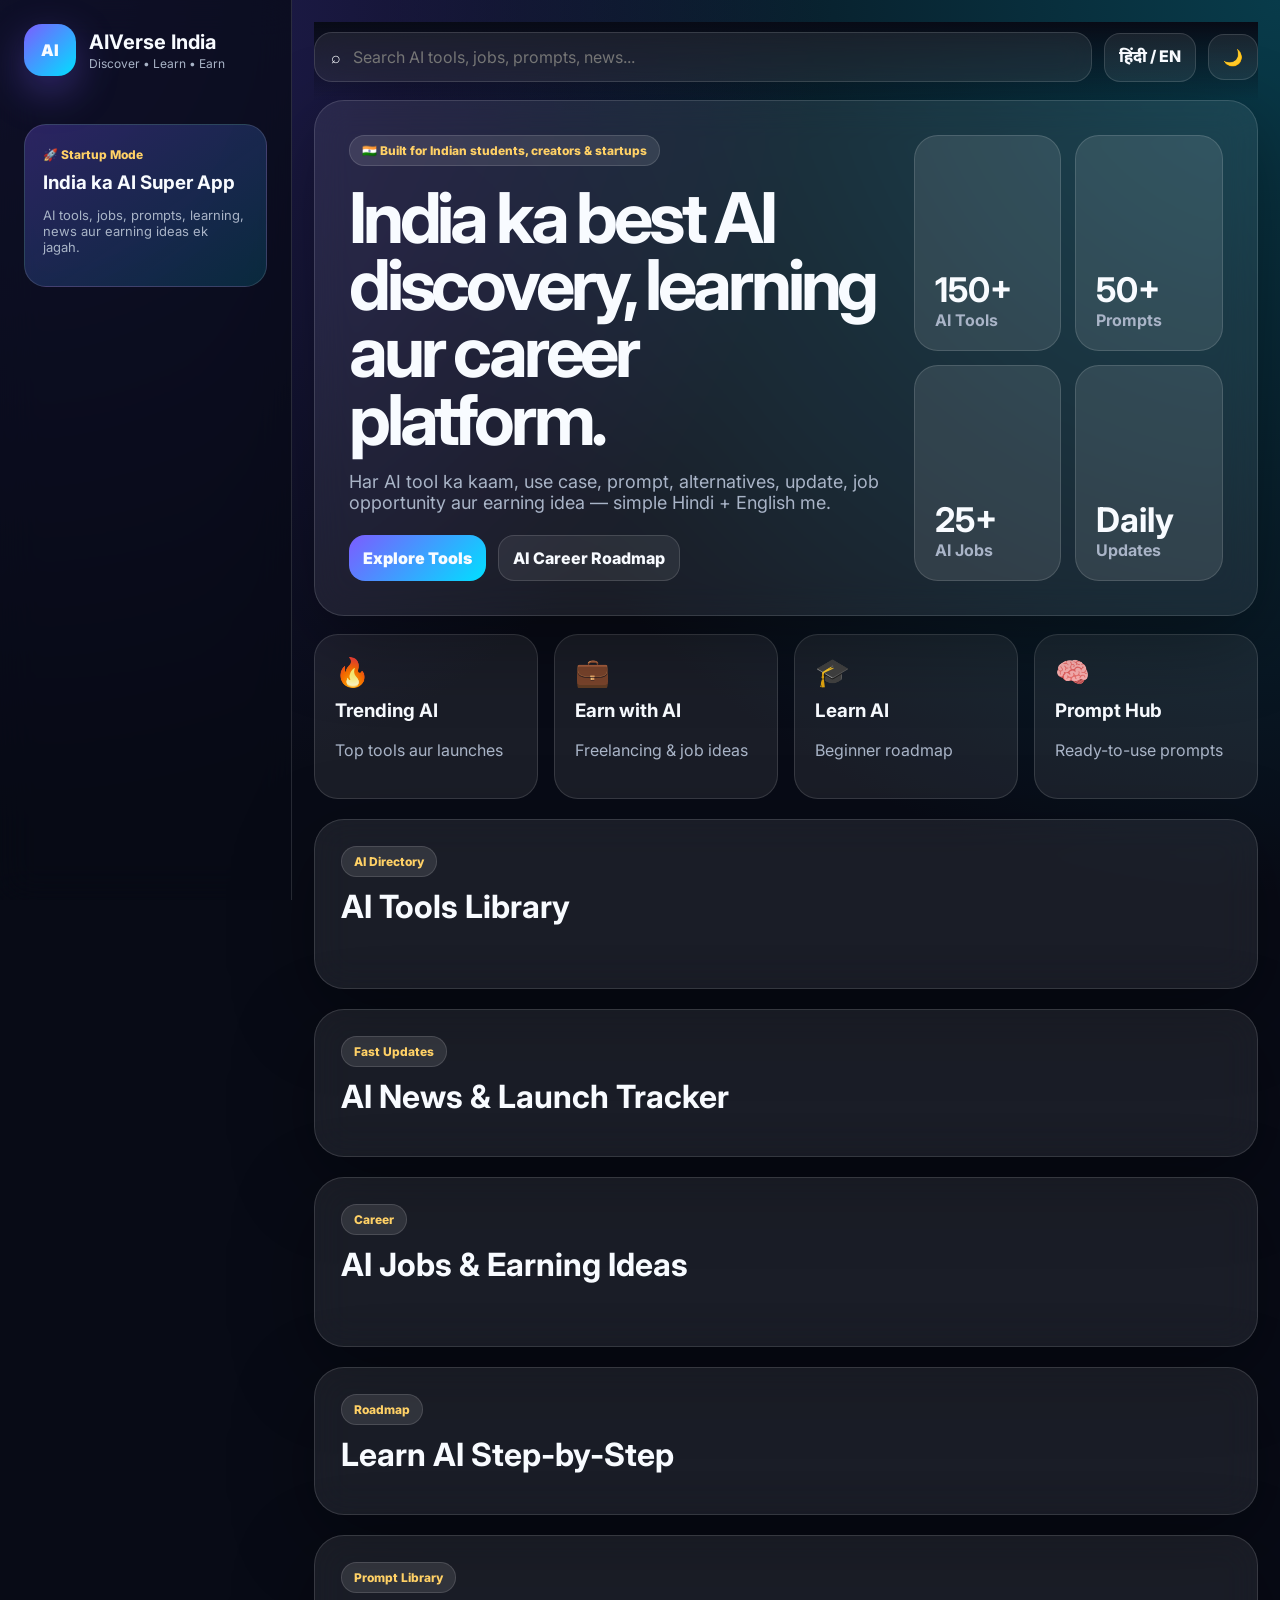
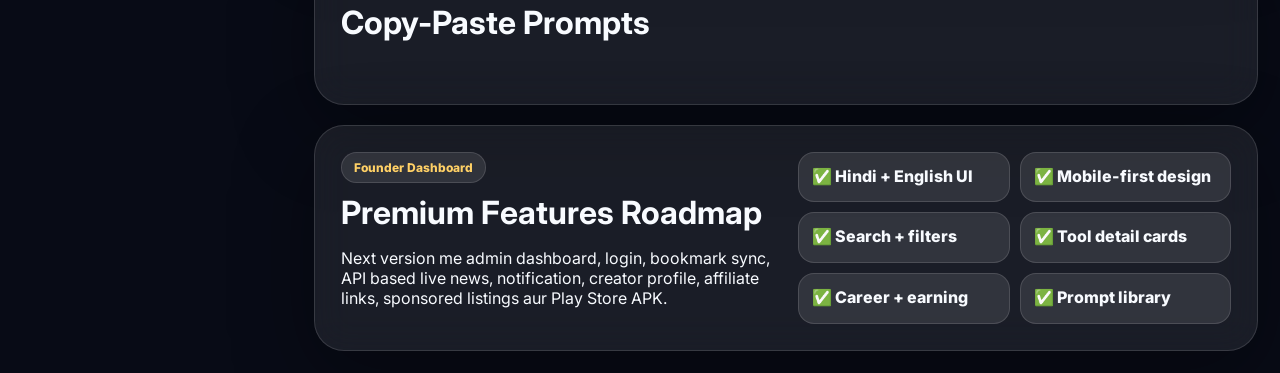
==== index.html @ f9dd06fa "Add files via upload" ====
<!DOCTYPE html>
<html lang="hi">
<head>
  <meta charset="UTF-8" />
  <meta name="viewport" content="width=device-width, initial-scale=1.0" />
  <title>AIVerse India — AI Super App</title>
  <link rel="preconnect" href="https://fonts.googleapis.com">
  <link rel="preconnect" href="https://fonts.gstatic.com" crossorigin>
  <link href="https://fonts.googleapis.com/css2?family=Inter:wght@400;500;600;700;800;900&family=Noto+Sans+Devanagari:wght@400;600;700;800&display=swap" rel="stylesheet">
  <link rel="stylesheet" href="styles.css" />
</head>
<body>
  <div class="app-shell">
    <aside class="sidebar">
      <div class="brand">
        <div class="brand-logo">AI</div>
        <div>
          <h1>AIVerse India</h1>
          <p>Discover • Learn • Earn</p>
        </div>
      </div>
      <nav class="nav" id="sideNav"></nav>
      <div class="premium-card">
        <span>🚀 Startup Mode</span>
        <h3>India ka AI Super App</h3>
        <p>AI tools, jobs, prompts, learning, news aur earning ideas ek jagah.</p>
      </div>
    </aside>

    <main class="main">
      <header class="topbar">
        <button class="icon-btn mobile-menu" id="menuBtn">☰</button>
        <div class="search-wrap">
          <span>⌕</span>
          <input id="globalSearch" placeholder="Search AI tools, jobs, prompts, news..." />
        </div>
        <button class="pill-btn" id="langToggle">हिंदी / EN</button>
        <button class="icon-btn" id="themeToggle">🌙</button>
      </header>

      <section class="hero panel">
        <div class="hero-content">
          <div class="badge">🇮🇳 Built for Indian students, creators & startups</div>
          <h2>India ka best AI discovery, learning aur career platform.</h2>
          <p>Har AI tool ka kaam, use case, prompt, alternatives, update, job opportunity aur earning idea — simple Hindi + English me.</p>
          <div class="hero-actions">
            <button class="primary-btn" data-jump="tools">Explore Tools</button>
            <button class="secondary-btn" data-jump="career">AI Career Roadmap</button>
          </div>
        </div>
        <div class="hero-grid">
          <div><strong id="toolCount">150+</strong><span>AI Tools</span></div>
          <div><strong>50+</strong><span>Prompts</span></div>
          <div><strong>25+</strong><span>AI Jobs</span></div>
          <div><strong>Daily</strong><span>Updates</span></div>
        </div>
      </section>

      <section class="stats-grid">
        <div class="stat-card"><span>🔥</span><h3>Trending AI</h3><p>Top tools aur launches</p></div>
        <div class="stat-card"><span>💼</span><h3>Earn with AI</h3><p>Freelancing & job ideas</p></div>
        <div class="stat-card"><span>🎓</span><h3>Learn AI</h3><p>Beginner roadmap</p></div>
        <div class="stat-card"><span>🧠</span><h3>Prompt Hub</h3><p>Ready-to-use prompts</p></div>
      </section>

      <section id="tools" class="section panel">
        <div class="section-head">
          <div><span class="eyebrow">AI Directory</span><h2>AI Tools Library</h2></div>
          <div class="filters" id="toolFilters"></div>
        </div>
        <div class="cards-grid" id="toolsGrid"></div>
      </section>

      <section id="news" class="section panel">
        <div class="section-head"><div><span class="eyebrow">Fast Updates</span><h2>AI News & Launch Tracker</h2></div></div>
        <div class="news-list" id="newsList"></div>
      </section>

      <section id="career" class="section panel">
        <div class="section-head"><div><span class="eyebrow">Career</span><h2>AI Jobs & Earning Ideas</h2></div></div>
        <div class="cards-grid" id="careerGrid"></div>
      </section>

      <section id="learn" class="section panel">
        <div class="section-head"><div><span class="eyebrow">Roadmap</span><h2>Learn AI Step-by-Step</h2></div></div>
        <div class="timeline" id="roadmap"></div>
      </section>

      <section id="prompts" class="section panel">
        <div class="section-head"><div><span class="eyebrow">Prompt Library</span><h2>Copy-Paste Prompts</h2></div></div>
        <div class="prompt-grid" id="promptGrid"></div>
      </section>

      <section id="startup" class="section panel startup-panel">
        <div>
          <span class="eyebrow">Founder Dashboard</span>
          <h2>Premium Features Roadmap</h2>
          <p>Next version me admin dashboard, login, bookmark sync, API based live news, notification, creator profile, affiliate links, sponsored listings aur Play Store APK.</p>
        </div>
        <div class="feature-list">
          <span>✅ Hindi + English UI</span>
          <span>✅ Mobile-first design</span>
          <span>✅ Search + filters</span>
          <span>✅ Tool detail cards</span>
          <span>✅ Career + earning</span>
          <span>✅ Prompt library</span>
        </div>
      </section>
    </main>
  </div>

  <div class="drawer" id="detailDrawer">
    <div class="drawer-content">
      <button class="close-btn" id="closeDrawer">×</button>
      <div id="drawerBody"></div>
    </div>
  </div>

  <script src="app.js"></script>
</body>
</html>
---- styles.css ----
:root{--bg:#080b16;--panel:rgba(255,255,255,.075);--panel2:rgba(255,255,255,.105);--text:#f8fbff;--muted:#a9b4c7;--line:rgba(255,255,255,.13);--brand:#7c5cff;--brand2:#00e0ff;--gold:#ffd166;--shadow:0 24px 80px rgba(0,0,0,.35)}
*{box-sizing:border-box}html{scroll-behavior:smooth}body{margin:0;font-family:Inter,'Noto Sans Devanagari',system-ui,sans-serif;background:radial-gradient(circle at top left,#24205a,transparent 35%),radial-gradient(circle at top right,#083b4a,transparent 38%),var(--bg);color:var(--text)}body.light{--bg:#f4f7fb;--panel:rgba(255,255,255,.86);--panel2:#fff;--text:#0d1321;--muted:#566174;--line:rgba(10,20,40,.12);background:linear-gradient(135deg,#f6f8ff,#eefbff)}button,input{font:inherit}.app-shell{display:flex;min-height:100vh}.sidebar{width:292px;padding:24px;border-right:1px solid var(--line);position:fixed;inset:0 auto 0 0;background:rgba(8,11,22,.72);backdrop-filter:blur(18px);z-index:10}.light .sidebar{background:rgba(255,255,255,.82)}.brand{display:flex;gap:13px;align-items:center;margin-bottom:24px}.brand-logo{width:52px;height:52px;border-radius:18px;background:linear-gradient(135deg,var(--brand),var(--brand2));display:grid;place-items:center;font-weight:900;box-shadow:0 15px 40px rgba(124,92,255,.35)}.brand h1{font-size:20px;margin:0}.brand p{margin:2px 0 0;color:var(--muted);font-size:12px}.nav{display:grid;gap:8px}.nav button{border:0;background:transparent;color:var(--muted);padding:12px 14px;border-radius:16px;text-align:left;cursor:pointer;font-weight:700}.nav button.active,.nav button:hover{background:var(--panel2);color:var(--text)}.premium-card{margin-top:24px;padding:18px;border-radius:22px;background:linear-gradient(145deg,rgba(124,92,255,.28),rgba(0,224,255,.14));border:1px solid var(--line)}.premium-card span{font-size:12px;color:var(--gold);font-weight:800}.premium-card h3{margin:8px 0}.premium-card p{color:var(--muted);font-size:13px}.main{margin-left:292px;width:calc(100% - 292px);padding:22px;max-width:1420px}.topbar{display:flex;gap:12px;align-items:center;position:sticky;top:0;z-index:5;padding:10px 0 18px;background:linear-gradient(to bottom,var(--bg),transparent)}.search-wrap{flex:1;display:flex;gap:10px;align-items:center;padding:13px 16px;border:1px solid var(--line);border-radius:18px;background:var(--panel);backdrop-filter:blur(16px)}.search-wrap input{border:0;outline:0;background:transparent;color:var(--text);width:100%}.icon-btn,.pill-btn,.primary-btn,.secondary-btn{border:1px solid var(--line);color:var(--text);background:var(--panel);border-radius:16px;padding:12px 14px;cursor:pointer}.primary-btn{background:linear-gradient(135deg,var(--brand),var(--brand2));border:0;font-weight:900}.secondary-btn,.pill-btn{font-weight:800}.mobile-menu{display:none}.panel{background:var(--panel);border:1px solid var(--line);border-radius:30px;box-shadow:var(--shadow);backdrop-filter:blur(18px)}.hero{padding:34px;display:grid;grid-template-columns:1.4fr .8fr;gap:24px;overflow:hidden;position:relative}.badge,.eyebrow{display:inline-flex;align-items:center;gap:8px;background:rgba(255,255,255,.1);border:1px solid var(--line);padding:7px 12px;border-radius:999px;color:var(--gold);font-weight:800;font-size:12px}.hero h2{font-size:clamp(34px,6vw,70px);line-height:.96;margin:18px 0 16px;letter-spacing:-.06em}.hero p{font-size:18px;color:var(--muted);max-width:780px}.hero-actions{display:flex;gap:12px;flex-wrap:wrap;margin-top:22px}.hero-grid{display:grid;grid-template-columns:1fr 1fr;gap:14px}.hero-grid div{min-height:145px;border:1px solid var(--line);background:var(--panel2);border-radius:24px;padding:20px;display:flex;flex-direction:column;justify-content:end}.hero-grid strong{font-size:34px}.hero-grid span{color:var(--muted);font-weight:700}.stats-grid,.cards-grid,.prompt-grid{display:grid;grid-template-columns:repeat(4,1fr);gap:16px;margin:18px 0}.stat-card,.tool-card,.career-card,.prompt-card{background:var(--panel);border:1px solid var(--line);border-radius:24px;padding:20px}.stat-card span{font-size:28px}.stat-card h3,.tool-card h3,.career-card h3{margin:10px 0 6px}.stat-card p,.tool-card p,.career-card p,.prompt-card p,.news-item p{color:var(--muted);line-height:1.5}.section{padding:26px;margin-top:20px}.section-head{display:flex;justify-content:space-between;gap:16px;align-items:end;margin-bottom:14px}.section h2{font-size:32px;margin:10px 0 0}.filters{display:flex;gap:8px;flex-wrap:wrap}.filter{padding:9px 12px;border-radius:999px;border:1px solid var(--line);background:transparent;color:var(--muted);cursor:pointer;font-weight:800}.filter.active{background:linear-gradient(135deg,var(--brand),var(--brand2));color:white;border:0}.tool-card{position:relative;overflow:hidden;cursor:pointer;transition:.25s}.tool-card:hover{transform:translateY(-4px);background:var(--panel2)}.tool-top{display:flex;justify-content:space-between;align-items:center}.tool-logo{width:52px;height:52px;border-radius:18px;display:grid;place-items:center;background:linear-gradient(135deg,rgba(124,92,255,.7),rgba(0,224,255,.45));font-weight:900}.tag-row{display:flex;gap:8px;flex-wrap:wrap;margin-top:14px}.tag{font-size:11px;padding:6px 9px;border-radius:999px;background:rgba(255,255,255,.1);border:1px solid var(--line);color:var(--muted);font-weight:800}.news-list{display:grid;gap:12px}.news-item{display:flex;gap:14px;align-items:flex-start;background:var(--panel);border:1px solid var(--line);border-radius:20px;padding:16px}.news-date{min-width:82px;padding:9px;border-radius:14px;background:var(--panel2);text-align:center;font-weight:900;color:var(--gold)}.timeline{display:grid;gap:12px}.step{display:grid;grid-template-columns:54px 1fr;gap:14px;align-items:start}.step-num{width:46px;height:46px;border-radius:16px;background:linear-gradient(135deg,var(--brand),var(--brand2));display:grid;place-items:center;font-weight:900}.step-body{background:var(--panel);border:1px solid var(--line);border-radius:20px;padding:16px}.step-body h3{margin:0 0 6px}.prompt-card pre{white-space:pre-wrap;background:rgba(0,0,0,.23);padding:14px;border-radius:16px;color:var(--text);font-size:13px}.copy-btn,.open-btn{width:100%;border:0;background:linear-gradient(135deg,var(--brand),var(--brand2));color:#fff;padding:10px;border-radius:14px;font-weight:900;cursor:pointer;margin-top:12px}.startup-panel{display:grid;grid-template-columns:1fr 1fr;gap:24px}.feature-list{display:grid;grid-template-columns:1fr 1fr;gap:10px}.feature-list span{padding:13px;border-radius:16px;background:var(--panel2);border:1px solid var(--line);font-weight:800}.drawer{position:fixed;inset:0;background:rgba(0,0,0,.55);display:none;align-items:center;justify-content:center;z-index:30;padding:18px}.drawer.show{display:flex}.drawer-content{width:min(820px,100%);max-height:88vh;overflow:auto;background:#111626;border:1px solid var(--line);border-radius:28px;padding:26px;position:relative}.light .drawer-content{background:white}.close-btn{position:absolute;right:18px;top:14px;border:0;background:var(--panel2);color:var(--text);font-size:28px;border-radius:14px;width:44px;height:44px;cursor:pointer}.detail-title{font-size:34px;margin:10px 0}.detail-grid{display:grid;grid-template-columns:1fr 1fr;gap:12px;margin-top:18px}.detail-box{background:var(--panel);border:1px solid var(--line);border-radius:18px;padding:16px}.detail-box h4{margin:0 0 8px;color:var(--gold)}
@media(max-width:1050px){.sidebar{transform:translateX(-100%);transition:.25s}.sidebar.open{transform:translateX(0)}.main{margin-left:0;width:100%}.mobile-menu{display:block}.hero,.startup-panel{grid-template-columns:1fr}.cards-grid,.stats-grid,.prompt-grid{grid-template-columns:repeat(2,1fr)}}@media(max-width:640px){.main{padding:12px}.topbar{gap:8px}.pill-btn{display:none}.hero{padding:22px;border-radius:24px}.hero-grid,.cards-grid,.stats-grid,.prompt-grid,.detail-grid,.feature-list{grid-template-columns:1fr}.section-head{align-items:start;flex-direction:column}.section{padding:18px}.news-item{flex-direction:column}.hero h2{font-size:38px}.section h2{font-size:26px}.sidebar{width:86vw}}
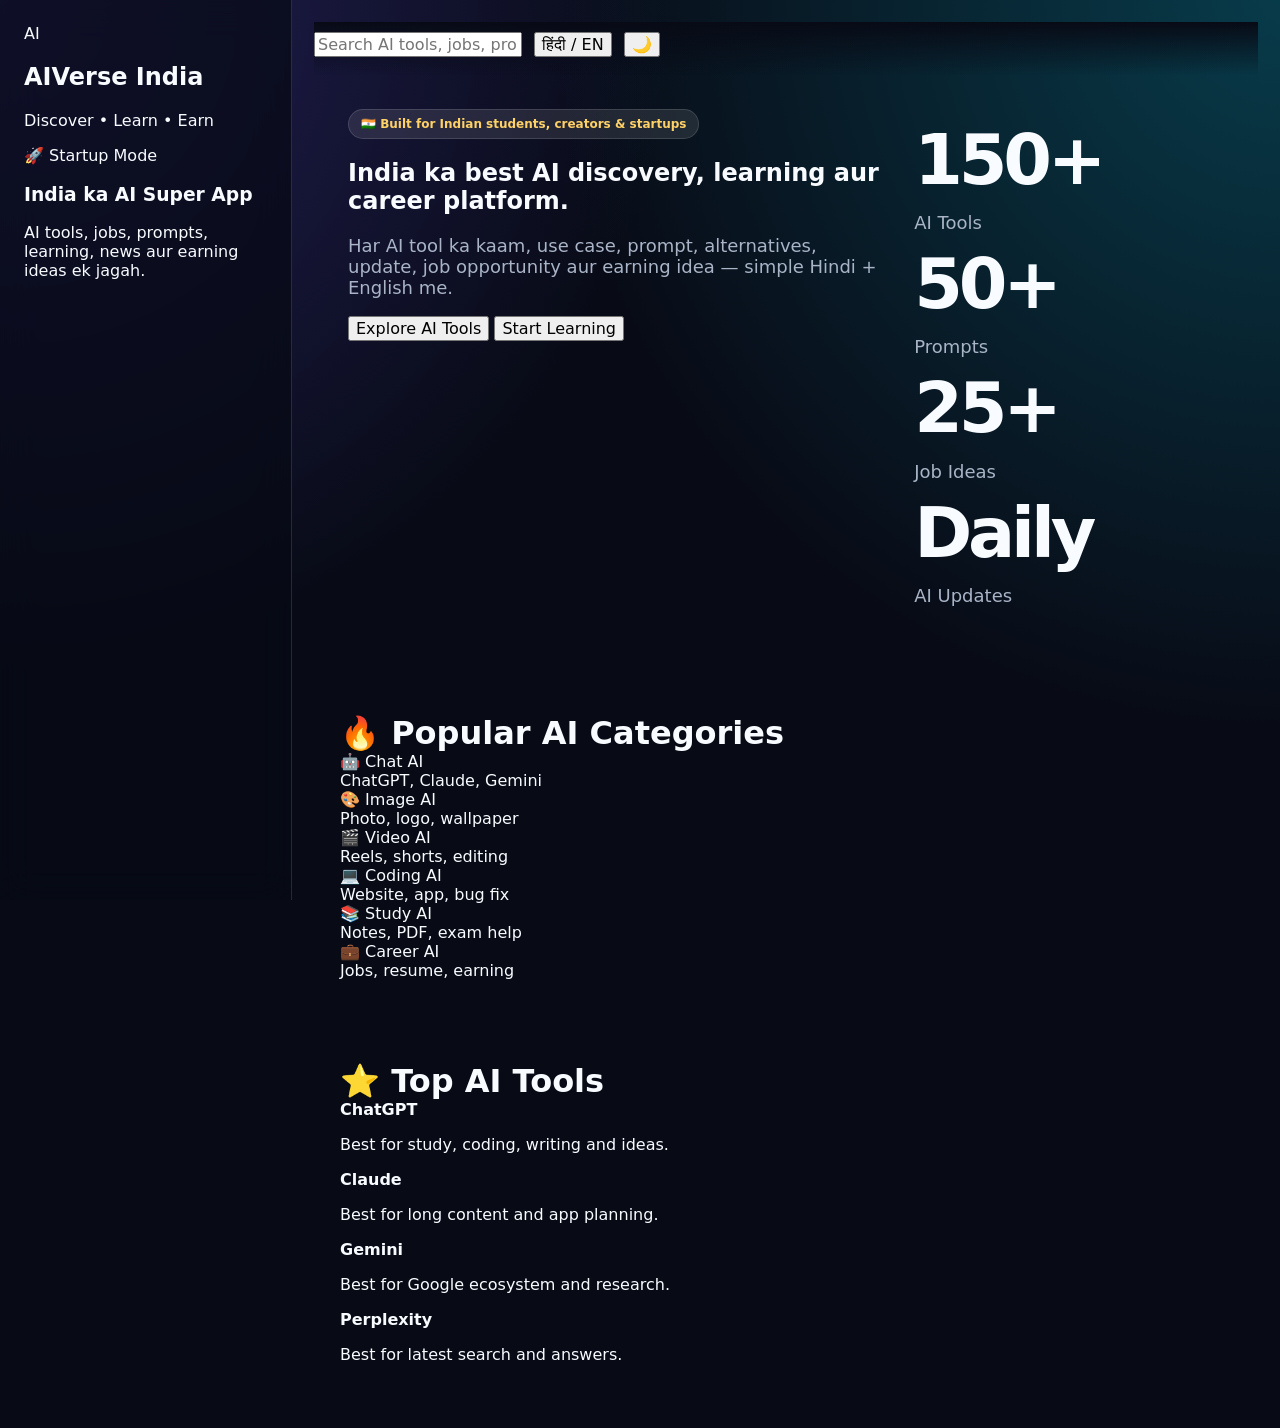
==== commit d1bb5d70: "Refactor HTML structure and update titles" ====
--- a/index.html
+++ b/index.html
@@ -3,24 +3,21 @@
 <head>
   <meta charset="UTF-8" />
   <meta name="viewport" content="width=device-width, initial-scale=1.0" />
-  <title>AIVerse India — AI Super App</title>
-  <link rel="preconnect" href="https://fonts.googleapis.com">
-  <link rel="preconnect" href="https://fonts.gstatic.com" crossorigin>
-  <link href="https://fonts.googleapis.com/css2?family=Inter:wght@400;500;600;700;800;900&family=Noto+Sans+Devanagari:wght@400;600;700;800&display=swap" rel="stylesheet">
+  <title>AIVerse India - AI Super App</title>
   <link rel="stylesheet" href="styles.css" />
 </head>
 <body>
-  <div class="app-shell">
+  <div class="app">
     <aside class="sidebar">
-      <div class="brand">
-        <div class="brand-logo">AI</div>
+      <div class="logo">
+        <div class="logo-box">AI</div>
         <div>
-          <h1>AIVerse India</h1>
+          <h2>AIVerse India</h2>
           <p>Discover • Learn • Earn</p>
         </div>
       </div>
-      <nav class="nav" id="sideNav"></nav>
-      <div class="premium-card">
+
+      <div class="mode-card">
         <span>🚀 Startup Mode</span>
         <h3>India ka AI Super App</h3>
         <p>AI tools, jobs, prompts, learning, news aur earning ideas ek jagah.</p>
@@ -29,93 +26,55 @@
 
     <main class="main">
       <header class="topbar">
-        <button class="icon-btn mobile-menu" id="menuBtn">☰</button>
-        <div class="search-wrap">
-          <span>⌕</span>
-          <input id="globalSearch" placeholder="Search AI tools, jobs, prompts, news..." />
-        </div>
-        <button class="pill-btn" id="langToggle">हिंदी / EN</button>
-        <button class="icon-btn" id="themeToggle">🌙</button>
+        <input type="text" placeholder="Search AI tools, jobs, prompts, news..." />
+        <button>हिंदी / EN</button>
+        <button>🌙</button>
       </header>
 
-      <section class="hero panel">
-        <div class="hero-content">
-          <div class="badge">🇮🇳 Built for Indian students, creators & startups</div>
-          <h2>India ka best AI discovery, learning aur career platform.</h2>
-          <p>Har AI tool ka kaam, use case, prompt, alternatives, update, job opportunity aur earning idea — simple Hindi + English me.</p>
-          <div class="hero-actions">
-            <button class="primary-btn" data-jump="tools">Explore Tools</button>
-            <button class="secondary-btn" data-jump="career">AI Career Roadmap</button>
+      <section class="hero">
+        <div class="hero-text">
+          <span class="badge">🇮🇳 Built for Indian students, creators & startups</span>
+          <h1>India ka best AI discovery, learning aur career platform.</h1>
+          <p>
+            Har AI tool ka kaam, use case, prompt, alternatives, update,
+            job opportunity aur earning idea — simple Hindi + English me.
+          </p>
+          <div class="hero-buttons">
+            <button>Explore AI Tools</button>
+            <button class="secondary">Start Learning</button>
           </div>
         </div>
-        <div class="hero-grid">
-          <div><strong id="toolCount">150+</strong><span>AI Tools</span></div>
-          <div><strong>50+</strong><span>Prompts</span></div>
-          <div><strong>25+</strong><span>AI Jobs</span></div>
-          <div><strong>Daily</strong><span>Updates</span></div>
+
+        <div class="stats">
+          <div><h2>150+</h2><p>AI Tools</p></div>
+          <div><h2>50+</h2><p>Prompts</p></div>
+          <div><h2>25+</h2><p>Job Ideas</p></div>
+          <div><h2>Daily</h2><p>AI Updates</p></div>
         </div>
       </section>
 
-      <section class="stats-grid">
-        <div class="stat-card"><span>🔥</span><h3>Trending AI</h3><p>Top tools aur launches</p></div>
-        <div class="stat-card"><span>💼</span><h3>Earn with AI</h3><p>Freelancing & job ideas</p></div>
-        <div class="stat-card"><span>🎓</span><h3>Learn AI</h3><p>Beginner roadmap</p></div>
-        <div class="stat-card"><span>🧠</span><h3>Prompt Hub</h3><p>Ready-to-use prompts</p></div>
+      <section class="section">
+        <h2>🔥 Popular AI Categories</h2>
+        <div class="grid">
+          <div class="card">🤖 Chat AI<br><span>ChatGPT, Claude, Gemini</span></div>
+          <div class="card">🎨 Image AI<br><span>Photo, logo, wallpaper</span></div>
+          <div class="card">🎬 Video AI<br><span>Reels, shorts, editing</span></div>
+          <div class="card">💻 Coding AI<br><span>Website, app, bug fix</span></div>
+          <div class="card">📚 Study AI<br><span>Notes, PDF, exam help</span></div>
+          <div class="card">💼 Career AI<br><span>Jobs, resume, earning</span></div>
+        </div>
       </section>
 
-      <section id="tools" class="section panel">
-        <div class="section-head">
-          <div><span class="eyebrow">AI Directory</span><h2>AI Tools Library</h2></div>
-          <div class="filters" id="toolFilters"></div>
-        </div>
-        <div class="cards-grid" id="toolsGrid"></div>
-      </section>
-
-      <section id="news" class="section panel">
-        <div class="section-head"><div><span class="eyebrow">Fast Updates</span><h2>AI News & Launch Tracker</h2></div></div>
-        <div class="news-list" id="newsList"></div>
-      </section>
-
-      <section id="career" class="section panel">
-        <div class="section-head"><div><span class="eyebrow">Career</span><h2>AI Jobs & Earning Ideas</h2></div></div>
-        <div class="cards-grid" id="careerGrid"></div>
-      </section>
-
-      <section id="learn" class="section panel">
-        <div class="section-head"><div><span class="eyebrow">Roadmap</span><h2>Learn AI Step-by-Step</h2></div></div>
-        <div class="timeline" id="roadmap"></div>
-      </section>
-
-      <section id="prompts" class="section panel">
-        <div class="section-head"><div><span class="eyebrow">Prompt Library</span><h2>Copy-Paste Prompts</h2></div></div>
-        <div class="prompt-grid" id="promptGrid"></div>
-      </section>
-
-      <section id="startup" class="section panel startup-panel">
-        <div>
-          <span class="eyebrow">Founder Dashboard</span>
-          <h2>Premium Features Roadmap</h2>
-          <p>Next version me admin dashboard, login, bookmark sync, API based live news, notification, creator profile, affiliate links, sponsored listings aur Play Store APK.</p>
-        </div>
-        <div class="feature-list">
-          <span>✅ Hindi + English UI</span>
-          <span>✅ Mobile-first design</span>
-          <span>✅ Search + filters</span>
-          <span>✅ Tool detail cards</span>
-          <span>✅ Career + earning</span>
-          <span>✅ Prompt library</span>
+      <section class="section">
+        <h2>⭐ Top AI Tools</h2>
+        <div class="tools">
+          <div class="tool"><b>ChatGPT</b><p>Best for study, coding, writing and ideas.</p></div>
+          <div class="tool"><b>Claude</b><p>Best for long content and app planning.</p></div>
+          <div class="tool"><b>Gemini</b><p>Best for Google ecosystem and research.</p></div>
+          <div class="tool"><b>Perplexity</b><p>Best for latest search and answers.</p></div>
         </div>
       </section>
     </main>
   </div>
-
-  <div class="drawer" id="detailDrawer">
-    <div class="drawer-content">
-      <button class="close-btn" id="closeDrawer">×</button>
-      <div id="drawerBody"></div>
-    </div>
-  </div>
-
-  <script src="app.js"></script>
 </body>
 </html>
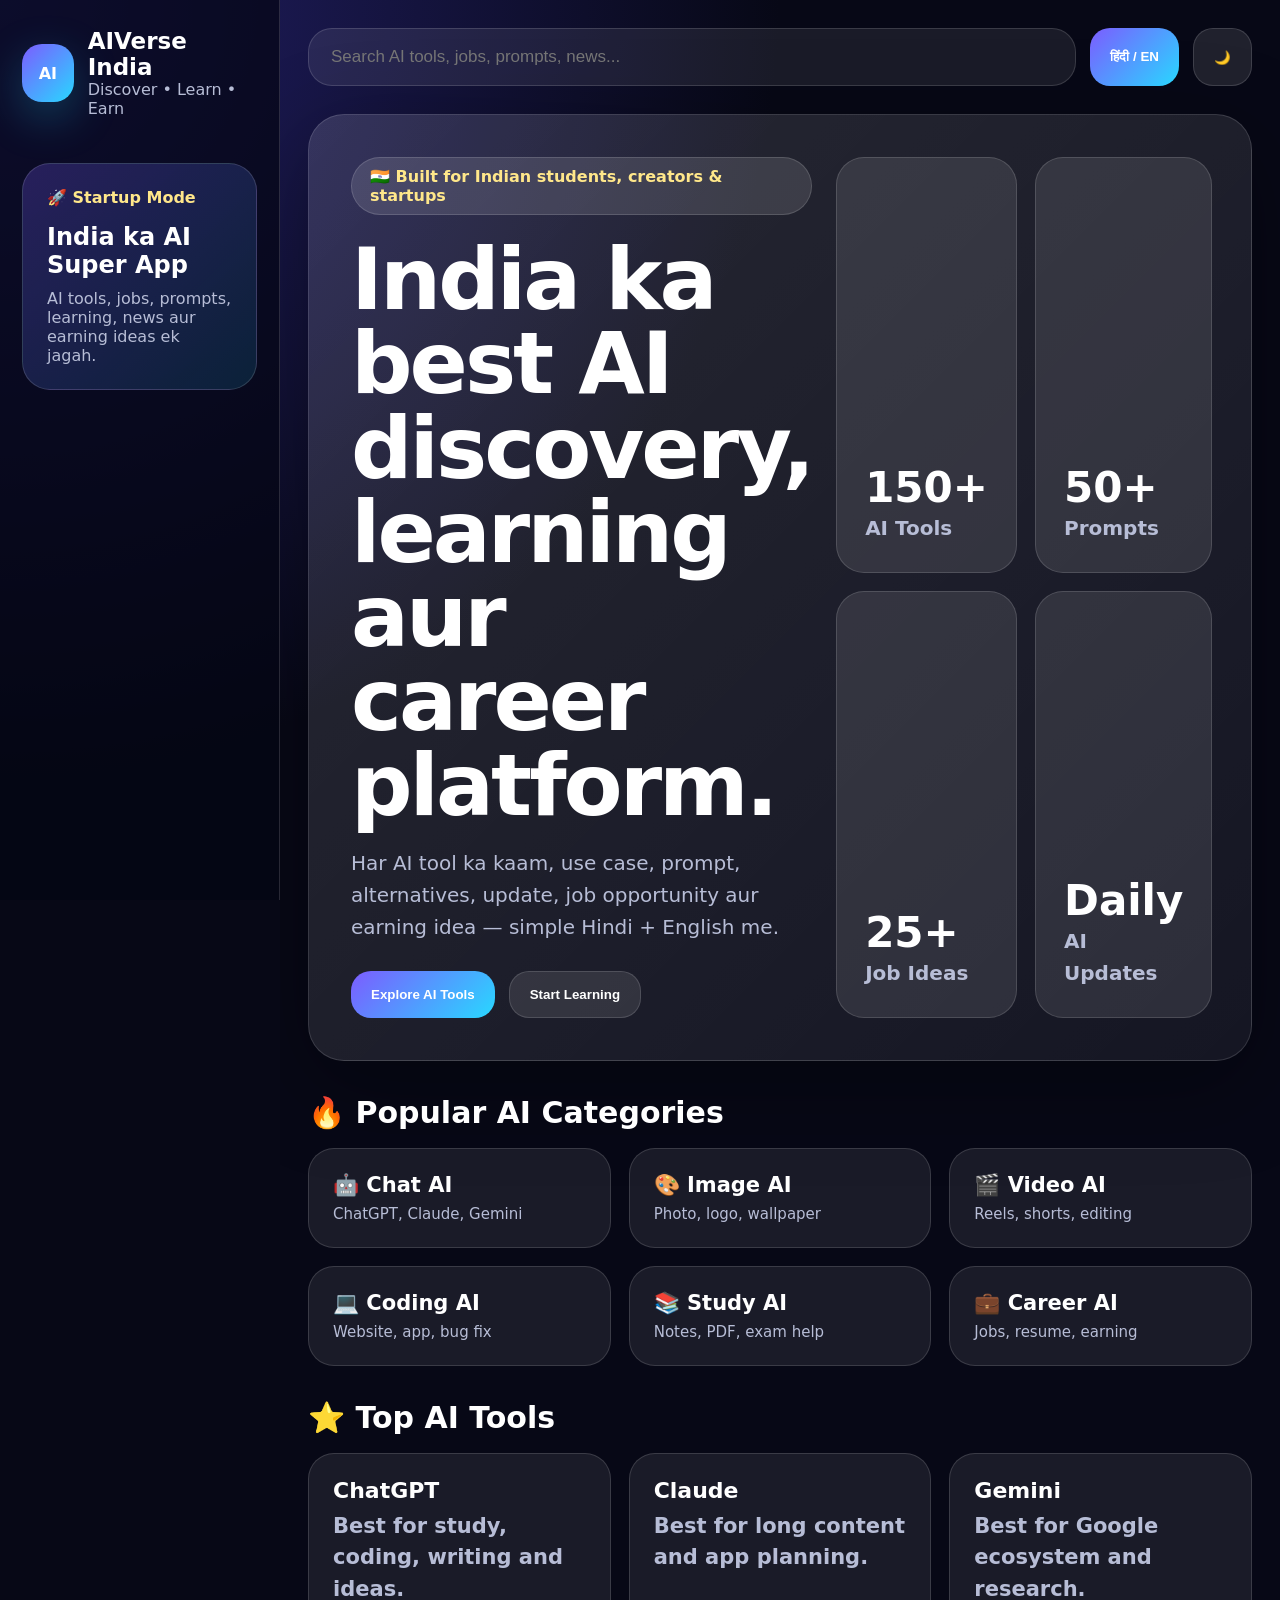
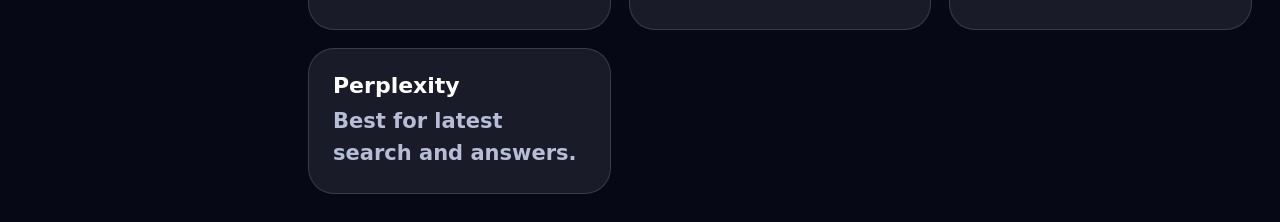
==== commit a39c5f4b: "Add script tag to include script.js" ====
--- a/index.html
+++ b/index.html
@@ -76,5 +76,6 @@
       </section>
     </main>
   </div>
+<script src="script.js"></script>
 </body>
 </html>
--- a/styles.css
+++ b/styles.css
@@ -1,3 +1,314 @@
-:root{--bg:#080b16;--panel:rgba(255,255,255,.075);--panel2:rgba(255,255,255,.105);--text:#f8fbff;--muted:#a9b4c7;--line:rgba(255,255,255,.13);--brand:#7c5cff;--brand2:#00e0ff;--gold:#ffd166;--shadow:0 24px 80px rgba(0,0,0,.35)}
-*{box-sizing:border-box}html{scroll-behavior:smooth}body{margin:0;font-family:Inter,'Noto Sans Devanagari',system-ui,sans-serif;background:radial-gradient(circle at top left,#24205a,transparent 35%),radial-gradient(circle at top right,#083b4a,transparent 38%),var(--bg);color:var(--text)}body.light{--bg:#f4f7fb;--panel:rgba(255,255,255,.86);--panel2:#fff;--text:#0d1321;--muted:#566174;--line:rgba(10,20,40,.12);background:linear-gradient(135deg,#f6f8ff,#eefbff)}button,input{font:inherit}.app-shell{display:flex;min-height:100vh}.sidebar{width:292px;padding:24px;border-right:1px solid var(--line);position:fixed;inset:0 auto 0 0;background:rgba(8,11,22,.72);backdrop-filter:blur(18px);z-index:10}.light .sidebar{background:rgba(255,255,255,.82)}.brand{display:flex;gap:13px;align-items:center;margin-bottom:24px}.brand-logo{width:52px;height:52px;border-radius:18px;background:linear-gradient(135deg,var(--brand),var(--brand2));display:grid;place-items:center;font-weight:900;box-shadow:0 15px 40px rgba(124,92,255,.35)}.brand h1{font-size:20px;margin:0}.brand p{margin:2px 0 0;color:var(--muted);font-size:12px}.nav{display:grid;gap:8px}.nav button{border:0;background:transparent;color:var(--muted);padding:12px 14px;border-radius:16px;text-align:left;cursor:pointer;font-weight:700}.nav button.active,.nav button:hover{background:var(--panel2);color:var(--text)}.premium-card{margin-top:24px;padding:18px;border-radius:22px;background:linear-gradient(145deg,rgba(124,92,255,.28),rgba(0,224,255,.14));border:1px solid var(--line)}.premium-card span{font-size:12px;color:var(--gold);font-weight:800}.premium-card h3{margin:8px 0}.premium-card p{color:var(--muted);font-size:13px}.main{margin-left:292px;width:calc(100% - 292px);padding:22px;max-width:1420px}.topbar{display:flex;gap:12px;align-items:center;position:sticky;top:0;z-index:5;padding:10px 0 18px;background:linear-gradient(to bottom,var(--bg),transparent)}.search-wrap{flex:1;display:flex;gap:10px;align-items:center;padding:13px 16px;border:1px solid var(--line);border-radius:18px;background:var(--panel);backdrop-filter:blur(16px)}.search-wrap input{border:0;outline:0;background:transparent;color:var(--text);width:100%}.icon-btn,.pill-btn,.primary-btn,.secondary-btn{border:1px solid var(--line);color:var(--text);background:var(--panel);border-radius:16px;padding:12px 14px;cursor:pointer}.primary-btn{background:linear-gradient(135deg,var(--brand),var(--brand2));border:0;font-weight:900}.secondary-btn,.pill-btn{font-weight:800}.mobile-menu{display:none}.panel{background:var(--panel);border:1px solid var(--line);border-radius:30px;box-shadow:var(--shadow);backdrop-filter:blur(18px)}.hero{padding:34px;display:grid;grid-template-columns:1.4fr .8fr;gap:24px;overflow:hidden;position:relative}.badge,.eyebrow{display:inline-flex;align-items:center;gap:8px;background:rgba(255,255,255,.1);border:1px solid var(--line);padding:7px 12px;border-radius:999px;color:var(--gold);font-weight:800;font-size:12px}.hero h2{font-size:clamp(34px,6vw,70px);line-height:.96;margin:18px 0 16px;letter-spacing:-.06em}.hero p{font-size:18px;color:var(--muted);max-width:780px}.hero-actions{display:flex;gap:12px;flex-wrap:wrap;margin-top:22px}.hero-grid{display:grid;grid-template-columns:1fr 1fr;gap:14px}.hero-grid div{min-height:145px;border:1px solid var(--line);background:var(--panel2);border-radius:24px;padding:20px;display:flex;flex-direction:column;justify-content:end}.hero-grid strong{font-size:34px}.hero-grid span{color:var(--muted);font-weight:700}.stats-grid,.cards-grid,.prompt-grid{display:grid;grid-template-columns:repeat(4,1fr);gap:16px;margin:18px 0}.stat-card,.tool-card,.career-card,.prompt-card{background:var(--panel);border:1px solid var(--line);border-radius:24px;padding:20px}.stat-card span{font-size:28px}.stat-card h3,.tool-card h3,.career-card h3{margin:10px 0 6px}.stat-card p,.tool-card p,.career-card p,.prompt-card p,.news-item p{color:var(--muted);line-height:1.5}.section{padding:26px;margin-top:20px}.section-head{display:flex;justify-content:space-between;gap:16px;align-items:end;margin-bottom:14px}.section h2{font-size:32px;margin:10px 0 0}.filters{display:flex;gap:8px;flex-wrap:wrap}.filter{padding:9px 12px;border-radius:999px;border:1px solid var(--line);background:transparent;color:var(--muted);cursor:pointer;font-weight:800}.filter.active{background:linear-gradient(135deg,var(--brand),var(--brand2));color:white;border:0}.tool-card{position:relative;overflow:hidden;cursor:pointer;transition:.25s}.tool-card:hover{transform:translateY(-4px);background:var(--panel2)}.tool-top{display:flex;justify-content:space-between;align-items:center}.tool-logo{width:52px;height:52px;border-radius:18px;display:grid;place-items:center;background:linear-gradient(135deg,rgba(124,92,255,.7),rgba(0,224,255,.45));font-weight:900}.tag-row{display:flex;gap:8px;flex-wrap:wrap;margin-top:14px}.tag{font-size:11px;padding:6px 9px;border-radius:999px;background:rgba(255,255,255,.1);border:1px solid var(--line);color:var(--muted);font-weight:800}.news-list{display:grid;gap:12px}.news-item{display:flex;gap:14px;align-items:flex-start;background:var(--panel);border:1px solid var(--line);border-radius:20px;padding:16px}.news-date{min-width:82px;padding:9px;border-radius:14px;background:var(--panel2);text-align:center;font-weight:900;color:var(--gold)}.timeline{display:grid;gap:12px}.step{display:grid;grid-template-columns:54px 1fr;gap:14px;align-items:start}.step-num{width:46px;height:46px;border-radius:16px;background:linear-gradient(135deg,var(--brand),var(--brand2));display:grid;place-items:center;font-weight:900}.step-body{background:var(--panel);border:1px solid var(--line);border-radius:20px;padding:16px}.step-body h3{margin:0 0 6px}.prompt-card pre{white-space:pre-wrap;background:rgba(0,0,0,.23);padding:14px;border-radius:16px;color:var(--text);font-size:13px}.copy-btn,.open-btn{width:100%;border:0;background:linear-gradient(135deg,var(--brand),var(--brand2));color:#fff;padding:10px;border-radius:14px;font-weight:900;cursor:pointer;margin-top:12px}.startup-panel{display:grid;grid-template-columns:1fr 1fr;gap:24px}.feature-list{display:grid;grid-template-columns:1fr 1fr;gap:10px}.feature-list span{padding:13px;border-radius:16px;background:var(--panel2);border:1px solid var(--line);font-weight:800}.drawer{position:fixed;inset:0;background:rgba(0,0,0,.55);display:none;align-items:center;justify-content:center;z-index:30;padding:18px}.drawer.show{display:flex}.drawer-content{width:min(820px,100%);max-height:88vh;overflow:auto;background:#111626;border:1px solid var(--line);border-radius:28px;padding:26px;position:relative}.light .drawer-content{background:white}.close-btn{position:absolute;right:18px;top:14px;border:0;background:var(--panel2);color:var(--text);font-size:28px;border-radius:14px;width:44px;height:44px;cursor:pointer}.detail-title{font-size:34px;margin:10px 0}.detail-grid{display:grid;grid-template-columns:1fr 1fr;gap:12px;margin-top:18px}.detail-box{background:var(--panel);border:1px solid var(--line);border-radius:18px;padding:16px}.detail-box h4{margin:0 0 8px;color:var(--gold)}
-@media(max-width:1050px){.sidebar{transform:translateX(-100%);transition:.25s}.sidebar.open{transform:translateX(0)}.main{margin-left:0;width:100%}.mobile-menu{display:block}.hero,.startup-panel{grid-template-columns:1fr}.cards-grid,.stats-grid,.prompt-grid{grid-template-columns:repeat(2,1fr)}}@media(max-width:640px){.main{padding:12px}.topbar{gap:8px}.pill-btn{display:none}.hero{padding:22px;border-radius:24px}.hero-grid,.cards-grid,.stats-grid,.prompt-grid,.detail-grid,.feature-list{grid-template-columns:1fr}.section-head{align-items:start;flex-direction:column}.section{padding:18px}.news-item{flex-direction:column}.hero h2{font-size:38px}.section h2{font-size:26px}.sidebar{width:86vw}}
+*{
+  margin:0;
+  padding:0;
+  box-sizing:border-box;
+}
+
+:root{
+  --bg:#070816;
+  --panel:rgba(255,255,255,.08);
+  --panel2:rgba(255,255,255,.13);
+  --text:#ffffff;
+  --muted:#b7bdd6;
+  --brand:#28d8ff;
+  --brand2:#7c5cff;
+  --line:rgba(255,255,255,.14);
+}
+
+body{
+  font-family:Inter,system-ui,-apple-system,BlinkMacSystemFont,"Segoe UI",sans-serif;
+  background:
+    radial-gradient(circle at top left,#23206a 0,#070816 35%),
+    radial-gradient(circle at top right,#004b55 0,#070816 35%);
+  color:var(--text);
+  min-height:100vh;
+}
+
+.app{
+  display:flex;
+  min-height:100vh;
+}
+
+.sidebar{
+  width:280px;
+  padding:28px 22px;
+  border-right:1px solid var(--line);
+  background:rgba(5,6,20,.72);
+  position:sticky;
+  top:0;
+  height:100vh;
+}
+
+.logo{
+  display:flex;
+  gap:14px;
+  align-items:center;
+  margin-bottom:45px;
+}
+
+.logo-box{
+  width:58px;
+  height:58px;
+  border-radius:20px;
+  display:grid;
+  place-items:center;
+  font-weight:900;
+  background:linear-gradient(135deg,var(--brand2),var(--brand));
+  box-shadow:0 15px 45px rgba(40,216,255,.25);
+}
+
+.logo h2{
+  font-size:23px;
+}
+
+.logo p,.mode-card p,.hero p,.card span,.tool p{
+  color:var(--muted);
+}
+
+.mode-card{
+  padding:24px;
+  border-radius:28px;
+  background:linear-gradient(135deg,rgba(124,92,255,.25),rgba(40,216,255,.12));
+  border:1px solid var(--line);
+}
+
+.mode-card span{
+  color:#ffe78a;
+  font-weight:800;
+}
+
+.mode-card h3{
+  margin:16px 0 10px;
+  font-size:24px;
+}
+
+.main{
+  flex:1;
+  padding:28px;
+  overflow:hidden;
+}
+
+.topbar{
+  display:flex;
+  gap:14px;
+  margin-bottom:28px;
+}
+
+.topbar input{
+  flex:1;
+  padding:18px 22px;
+  border-radius:24px;
+  border:1px solid var(--line);
+  background:rgba(255,255,255,.08);
+  color:white;
+  font-size:17px;
+  outline:none;
+}
+
+.topbar button,.hero-buttons button{
+  border:0;
+  border-radius:20px;
+  padding:15px 20px;
+  font-weight:800;
+  color:white;
+  background:linear-gradient(135deg,var(--brand2),var(--brand));
+  cursor:pointer;
+}
+
+.topbar button:last-child{
+  background:rgba(255,255,255,.1);
+  border:1px solid var(--line);
+}
+
+.hero{
+  display:grid;
+  grid-template-columns:1.5fr .9fr;
+  gap:24px;
+  padding:42px;
+  border-radius:36px;
+  background:linear-gradient(135deg,rgba(255,255,255,.13),rgba(255,255,255,.06));
+  border:1px solid var(--line);
+  box-shadow:0 25px 90px rgba(0,0,0,.35);
+}
+
+.badge{
+  display:inline-block;
+  padding:9px 18px;
+  border-radius:999px;
+  background:rgba(255,255,255,.12);
+  border:1px solid var(--line);
+  color:#ffe78a;
+  font-weight:800;
+  margin-bottom:22px;
+}
+
+.hero h1{
+  font-size:clamp(42px,7vw,86px);
+  line-height:.98;
+  letter-spacing:-3px;
+  margin-bottom:20px;
+}
+
+.hero p{
+  max-width:760px;
+  font-size:20px;
+  line-height:1.6;
+}
+
+.hero-buttons{
+  display:flex;
+  gap:14px;
+  margin-top:28px;
+  flex-wrap:wrap;
+}
+
+.hero-buttons .secondary{
+  background:rgba(255,255,255,.1);
+  border:1px solid var(--line);
+}
+
+.stats{
+  display:grid;
+  grid-template-columns:1fr 1fr;
+  gap:18px;
+}
+
+.stats div{
+  min-height:160px;
+  border-radius:28px;
+  padding:28px;
+  display:flex;
+  flex-direction:column;
+  justify-content:end;
+  background:rgba(255,255,255,.1);
+  border:1px solid var(--line);
+}
+
+.stats h2{
+  font-size:42px;
+}
+
+.stats p{
+  color:var(--muted);
+  font-weight:700;
+}
+
+.section{
+  margin-top:34px;
+}
+
+.section h2{
+  font-size:30px;
+  margin-bottom:18px;
+}
+
+.grid,.tools{
+  display:grid;
+  grid-template-columns:repeat(3,1fr);
+  gap:18px;
+}
+
+.card,.tool{
+  padding:24px;
+  border-radius:26px;
+  background:var(--panel);
+  border:1px solid var(--line);
+  font-size:21px;
+  font-weight:800;
+  transition:.25s;
+}
+
+.card:hover,.tool:hover{
+  transform:translateY(-5px);
+  background:var(--panel2);
+}
+
+.card span{
+  display:block;
+  margin-top:8px;
+  font-size:15px;
+  font-weight:500;
+}
+
+.tool b{
+  font-size:22px;
+}
+
+.tool p{
+  margin-top:8px;
+  line-height:1.5;
+}
+
+@media(max-width:900px){
+  .app{
+    display:block;
+  }
+
+  .sidebar{
+    width:100%;
+    height:auto;
+    position:relative;
+    display:block;
+    padding:20px;
+    border-right:0;
+    border-bottom:1px solid var(--line);
+  }
+
+  .logo{
+    margin-bottom:20px;
+  }
+
+  .main{
+    padding:18px;
+  }
+
+  .topbar{
+    flex-direction:column;
+  }
+
+  .hero{
+    grid-template-columns:1fr;
+    padding:24px;
+    border-radius:28px;
+  }
+
+  .hero h1{
+    font-size:44px;
+    letter-spacing:-1.5px;
+  }
+
+  .hero p{
+    font-size:16px;
+  }
+
+  .stats{
+    grid-template-columns:1fr 1fr;
+  }
+
+  .stats div{
+    min-height:125px;
+    padding:20px;
+  }
+
+  .stats h2{
+    font-size:30px;
+  }
+
+  .grid,.tools{
+    grid-template-columns:1fr;
+  }
+}
+
+@media(max-width:480px){
+  .hero h1{
+    font-size:36px;
+  }
+
+  .stats{
+    grid-template-columns:1fr;
+  }
+
+  .topbar input{
+    font-size:15px;
+  }
+}
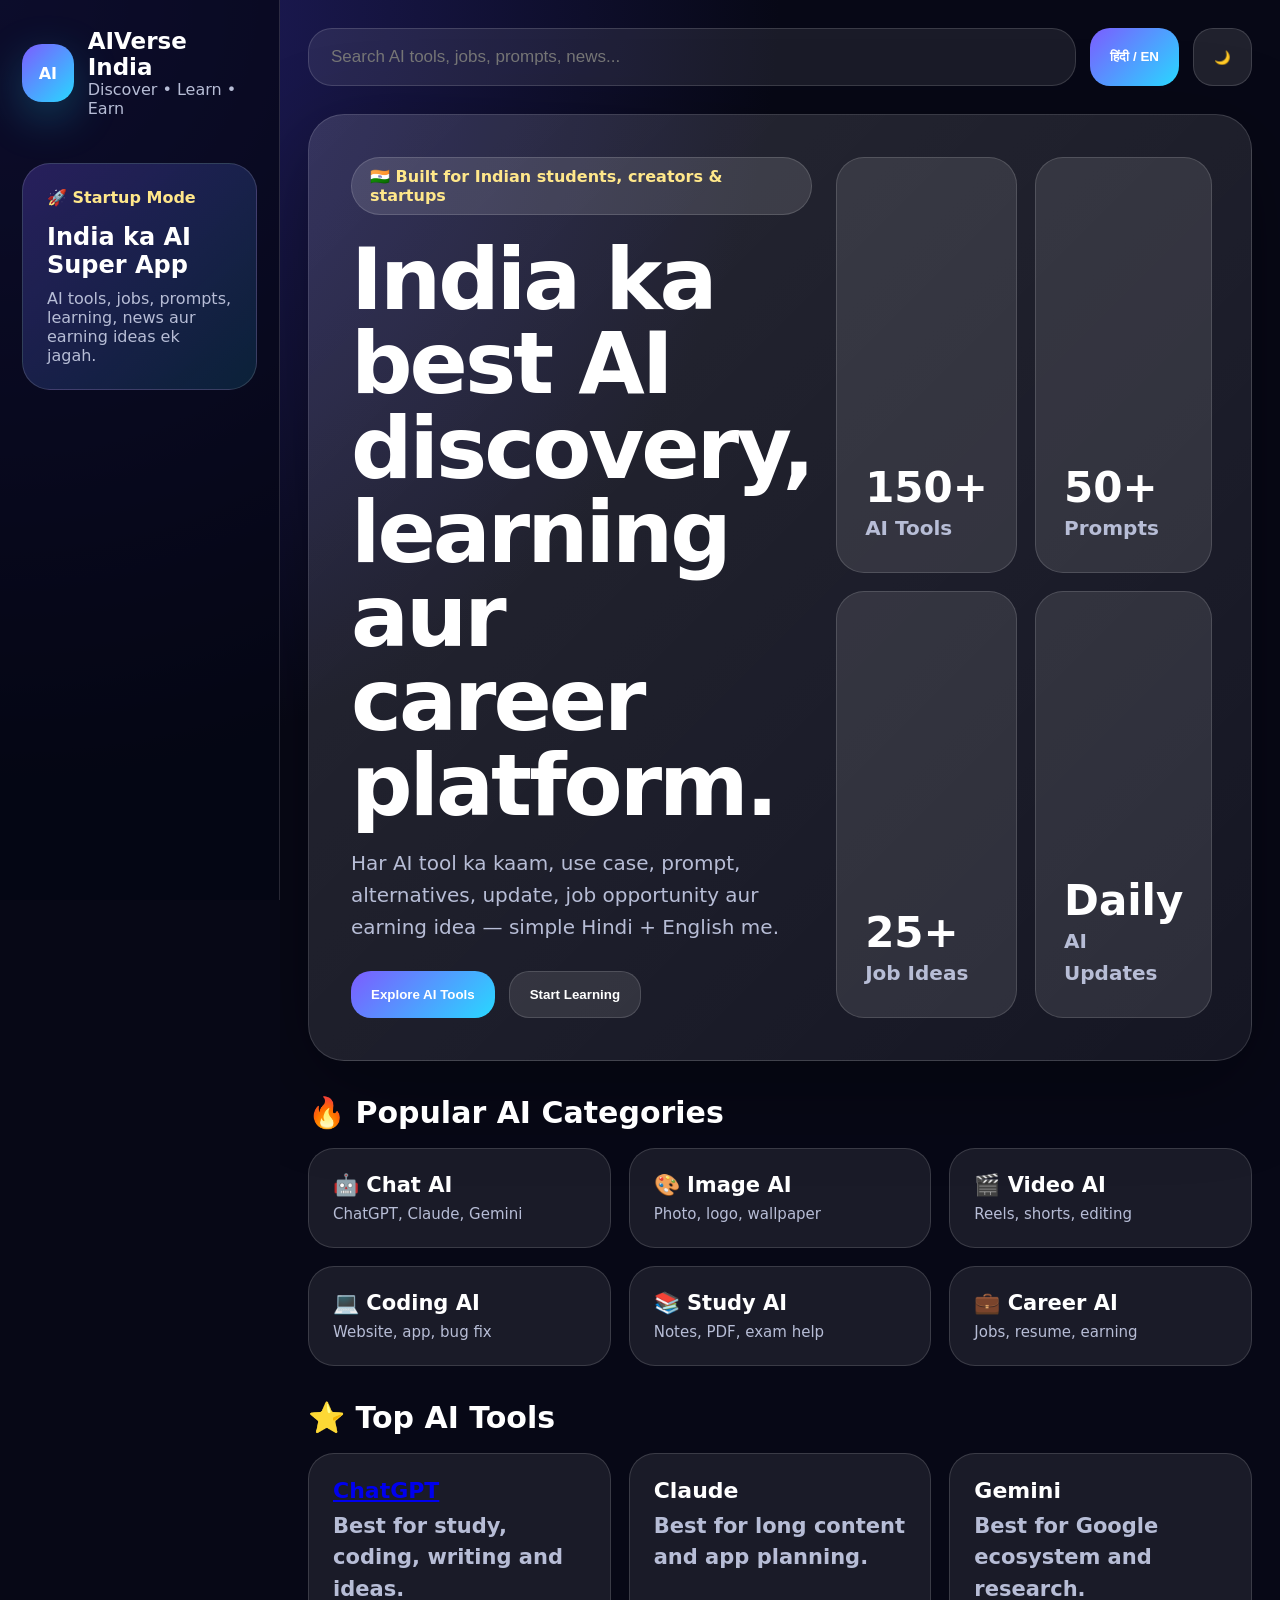
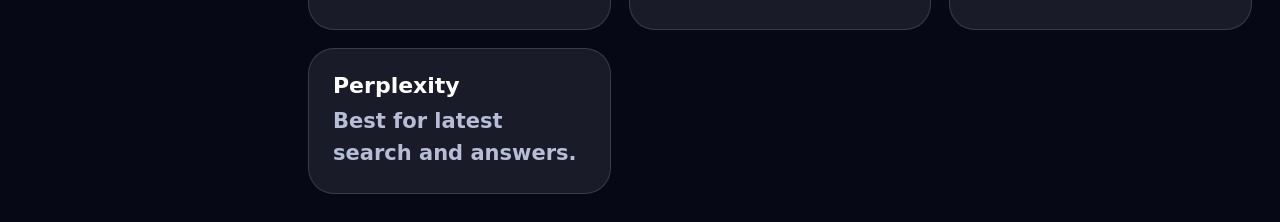
==== commit 1acc4ce0: "Update index.html" ====
--- a/index.html
+++ b/index.html
@@ -68,7 +68,7 @@
       <section class="section">
         <h2>⭐ Top AI Tools</h2>
         <div class="tools">
-          <div class="tool"><b>ChatGPT</b><p>Best for study, coding, writing and ideas.</p></div>
+          <div class="tool"><b><a href="chatgpt.html">ChatGPT</a></b><p>Best for study, coding, writing and ideas.</p></div> 
           <div class="tool"><b>Claude</b><p>Best for long content and app planning.</p></div>
           <div class="tool"><b>Gemini</b><p>Best for Google ecosystem and research.</p></div>
           <div class="tool"><b>Perplexity</b><p>Best for latest search and answers.</p></div>
